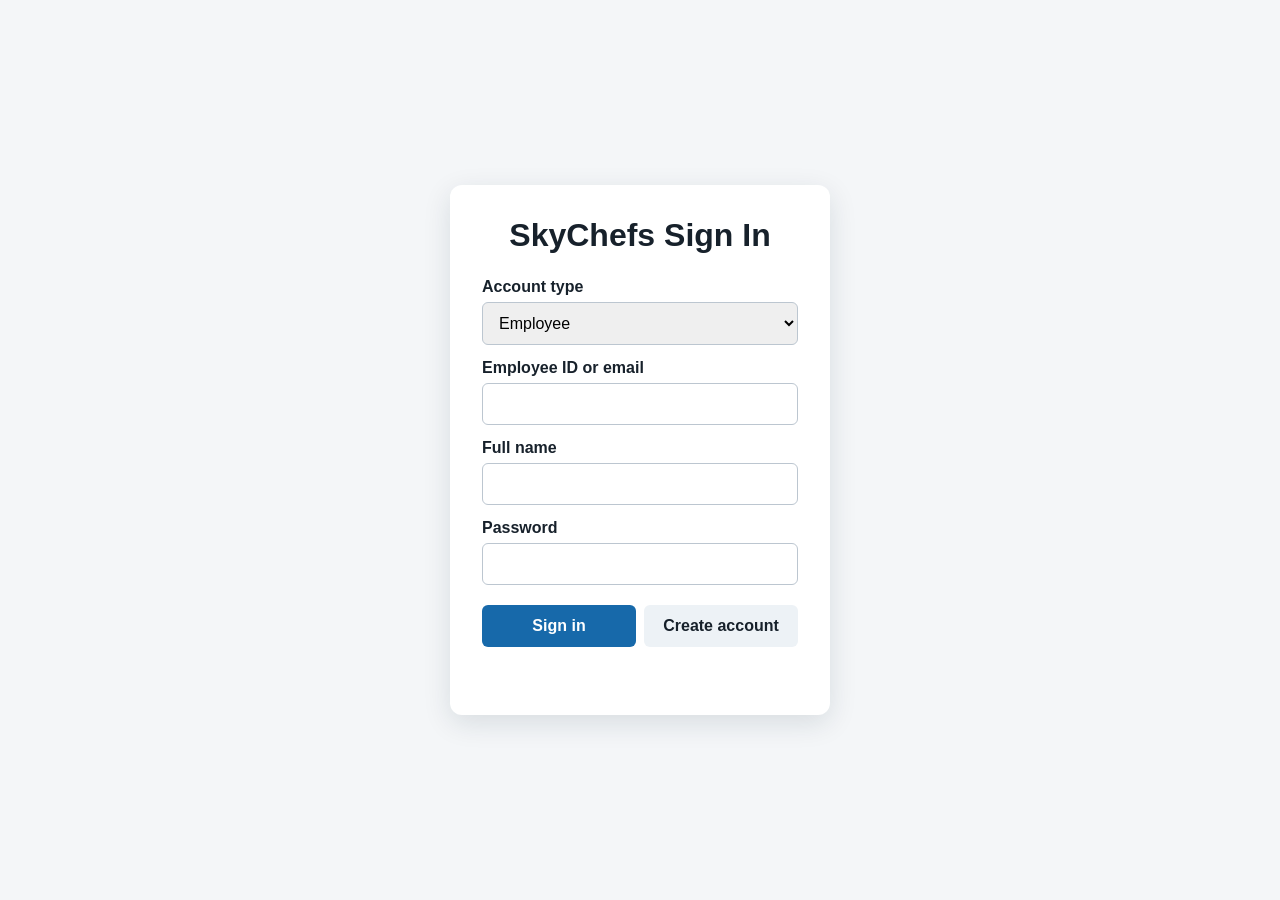
==== frontend/index.html @ ea4d1fe3 "changing the login page" ====
<!doctype html>
<html lang="en">
<head>
  <meta charset="utf-8">
  <meta name="viewport" content="width=device-width, initial-scale=1">
  <title>LSG SkyChefs - Sign in</title>
  <style>
    :root {
      color-scheme: light;
      font-family: Arial, sans-serif;
      background: #f4f6f8;
      color: #17212b;
    }
    body {
      min-height: 100vh;
      margin: 0;
      display: grid;
      place-items: center;
    }
    main {
      width: min(380px, calc(100% - 32px));
      box-sizing: border-box;
      padding: 32px;
      border-radius: 12px;
      background: white;
      box-shadow: 0 8px 28px rgba(20, 40, 60, 0.12);
    }
    h1 {
      margin: 0 0 24px;
      text-align: center;
    }
    label {
      display: block;
      margin: 14px 0 6px;
      font-weight: 600;
    }
    input {
      width: 100%;
      box-sizing: border-box;
      padding: 11px 12px;
      border: 1px solid #bcc6d0;
      border-radius: 6px;
      font-size: 16px;
    }
    button {
      width: 100%;
      margin-top: 20px;
      padding: 12px;
      border: 0;
      border-radius: 6px;
      background: #1769aa;
      color: white;
      font-size: 16px;
      font-weight: 700;
      cursor: pointer;
    }
    button:disabled {
      opacity: 0.65;
      cursor: wait;
    }
    #message {
      min-height: 20px;
      margin: 16px 0 0;
      text-align: center;
    }
    .actions {
      display: flex;
      gap: 8px;
    }
    .secondary {
      background: #edf2f6;
      color: #17212b;
    }
    .error {
      color: #b42318;
    }
  </style>
</head>
<body>
  <main>
    <h1>SkyChefs Sign In</h1>
    <form id="login-form">
      <label for="role">Account type</label>
      <select id="role" name="role" style="width:100%;box-sizing:border-box;padding:11px 12px;border:1px solid #bcc6d0;border-radius:6px;font-size:16px">
        <option value="user">Employee</option>
        <option value="admin">Admin</option>
      </select>

      <label for="identity">Employee ID or email</label>
      <input id="identity" name="identity" autocomplete="username" required>

      <label for="name">Full name</label>
      <input id="name" name="name" autocomplete="name">

      <label for="password">Password</label>
      <input id="password" name="password" type="password" autocomplete="current-password" required>

      <div class="actions">
        <button id="submit" type="submit">Sign in</button>
        <button id="register" class="secondary" type="button">Create account</button>
      </div>
      <p id="message" role="status"></p>
    </form>
  </main>

  <script>
    const form = document.querySelector("#login-form");
    const submit = document.querySelector("#submit");
    const register = document.querySelector("#register");
    const message = document.querySelector("#message");
    const identity = document.querySelector("#identity");
    const name = document.querySelector("#name");
    const password = document.querySelector("#password");
    const role = document.querySelector("#role");

    async function readJson(response) {
      const data = await response.json();
      if (!response.ok) {
        throw new Error(Array.isArray(data.detail) ? data.detail[0].msg : (data.detail || "Request failed"));
      }
      return data;
    }

    form.addEventListener("submit", async (event) => {
      event.preventDefault();
      submit.disabled = true;
      message.className = "";
      message.textContent = "";

      try {
        const response = await fetch(`http://127.0.0.1:8000/api/v1/auth/${role.value}/login`, {
          method: "POST",
          credentials: "include",
          headers: { "Content-Type": "application/json" },
          body: JSON.stringify({
            identity: identity.value,
            password: password.value
          })
        });

        const data = await readJson(response);
        message.textContent = `Signed in as ${data.user.role}: ${data.user.name}`;
      } catch (error) {
        message.className = "error";
        message.textContent = error.message;
      } finally {
        submit.disabled = false;
      }
    });

    register.addEventListener("click", async () => {
      if (role.value !== "user") {
        message.className = "error";
        message.textContent = "Use the Employee option to create an account.";
        return;
      }

      register.disabled = true;
      submit.disabled = true;
      message.className = "";
      message.textContent = "";

      if (!name.value.trim()) {
        register.disabled = false;
        submit.disabled = false;
        message.className = "error";
        message.textContent = "Enter a full name.";
        return;
      }

      try {
        const response = await fetch("http://127.0.0.1:8000/api/v1/auth/register", {
          method: "POST",
          headers: { "Content-Type": "application/json" },
          body: JSON.stringify({
            identity: identity.value,
            name: name.value,
            password: password.value
          })
        });
        const data = await readJson(response);
        message.textContent = `Account created for ${data.identity}.`;
      } catch (error) {
        message.className = "error";
        message.textContent = error.message;
      } finally {
        register.disabled = false;
        submit.disabled = false;
      }
    });
  </script>
</body>
</html>
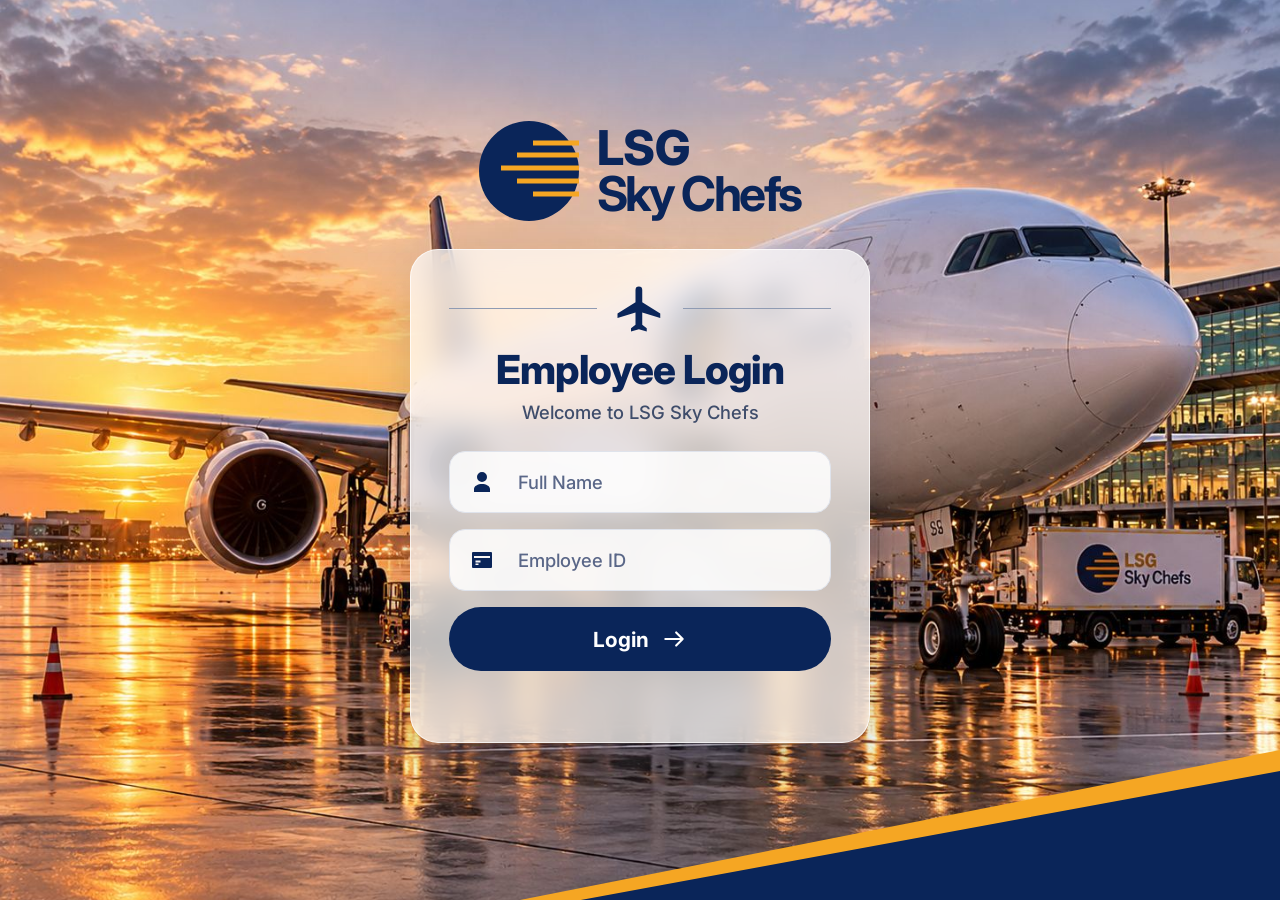
==== commit c501d265: "adding the login page fornt" ====
--- a/frontend/index.html
+++ b/frontend/index.html
@@ -1,193 +1,209 @@
-<!doctype html>
+<!DOCTYPE html>
 <html lang="en">
 <head>
-  <meta charset="utf-8">
-  <meta name="viewport" content="width=device-width, initial-scale=1">
-  <title>LSG SkyChefs - Sign in</title>
-  <style>
-    :root {
-      color-scheme: light;
-      font-family: Arial, sans-serif;
-      background: #f4f6f8;
-      color: #17212b;
-    }
-    body {
-      min-height: 100vh;
-      margin: 0;
-      display: grid;
-      place-items: center;
-    }
-    main {
-      width: min(380px, calc(100% - 32px));
-      box-sizing: border-box;
-      padding: 32px;
-      border-radius: 12px;
-      background: white;
-      box-shadow: 0 8px 28px rgba(20, 40, 60, 0.12);
-    }
-    h1 {
-      margin: 0 0 24px;
-      text-align: center;
-    }
-    label {
-      display: block;
-      margin: 14px 0 6px;
-      font-weight: 600;
-    }
-    input {
-      width: 100%;
-      box-sizing: border-box;
-      padding: 11px 12px;
-      border: 1px solid #bcc6d0;
-      border-radius: 6px;
-      font-size: 16px;
-    }
-    button {
-      width: 100%;
-      margin-top: 20px;
-      padding: 12px;
-      border: 0;
-      border-radius: 6px;
-      background: #1769aa;
-      color: white;
-      font-size: 16px;
-      font-weight: 700;
-      cursor: pointer;
-    }
-    button:disabled {
-      opacity: 0.65;
-      cursor: wait;
-    }
-    #message {
-      min-height: 20px;
-      margin: 16px 0 0;
-      text-align: center;
-    }
-    .actions {
-      display: flex;
-      gap: 8px;
-    }
-    .secondary {
-      background: #edf2f6;
-      color: #17212b;
-    }
-    .error {
-      color: #b42318;
-    }
-  </style>
+<meta charset="UTF-8">
+<meta name="viewport" content="width=device-width, initial-scale=1">
+<title>LSG Sky Chefs – Employee Login</title>
+<link rel="preconnect" href="https://fonts.googleapis.com">
+<link rel="preconnect" href="https://fonts.gstatic.com" crossorigin>
+<link href="https://fonts.googleapis.com/css2?family=Inter:wght@400;500;600;700;800&display=swap" rel="stylesheet">
+<style>
+  :root {
+    --navy: #0a2559;
+    --gold: #f5a623;
+    --text-soft: #3f4d6b;
+    --bg-image: url("[data-uri]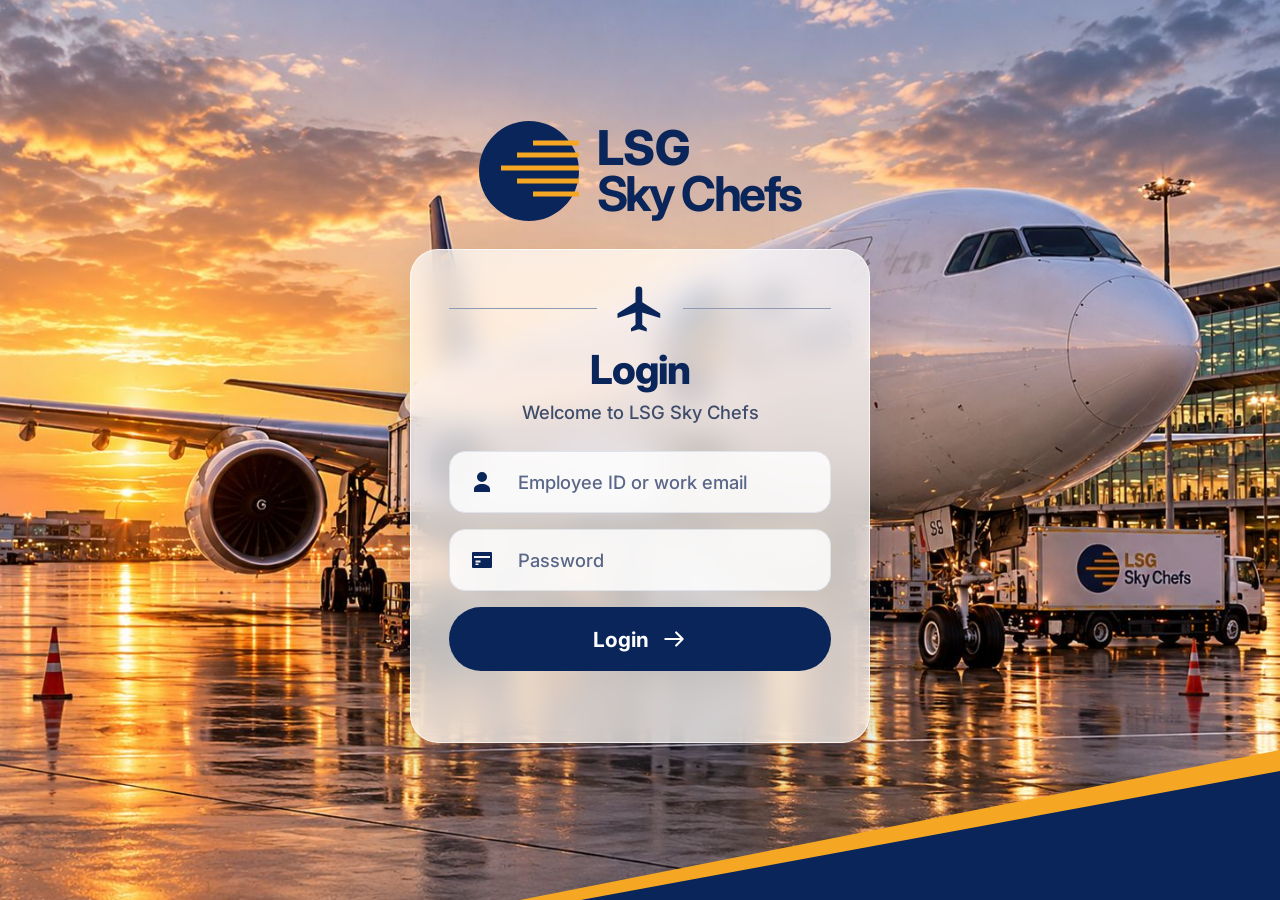
==== commit 59bdde8f: "aligning the frontend with the backend" ====
--- a/frontend/index.html
+++ b/frontend/index.html
@@ -3,7 +3,7 @@
 <head>
 <meta charset="UTF-8">
 <meta name="viewport" content="width=device-width, initial-scale=1">
-<title>LSG Sky Chefs – Employee Login</title>
+<title>Login</title>
 <link rel="preconnect" href="https://fonts.googleapis.com">
 <link rel="preconnect" href="https://fonts.gstatic.com" crossorigin>
 <link href="https://fonts.googleapis.com/css2?family=Inter:wght@400;500;600;700;800&display=swap" rel="stylesheet">
@@ -148,17 +148,17 @@
     <div class="plane-row">
       <svg viewBox="0 0 24 24" aria-hidden="true"><path d="M21 16v-2l-8-5V3.5a1.5 1.5 0 0 0-3 0V9l-8 5v2l8-2.5V19l-2 1.5V22l3.5-1 3.5 1v-1.5L13 19v-5.5l8 2.5z"/></svg>
     </div>
-    <h1>Employee Login</h1>
+    <h1>Login</h1>
     <p class="sub">Welcome to LSG Sky Chefs</p>
 
     <form id="loginForm" novalidate>
       <div class="field">
         <svg viewBox="0 0 24 24" aria-hidden="true"><path d="M12 12a5 5 0 1 0 0-10 5 5 0 0 0 0 10zm0 2c-4 0-8 2-8 5v3h16v-3c0-3-4-5-8-5z"/></svg>
-        <input type="text" id="fullName" name="fullName" placeholder="Full Name" autocomplete="name" required>
+        <input type="text" id="employeeId" name="identity" placeholder="Employee ID or work email" autocomplete="username" maxlength="254" required>
       </div>
       <div class="field">
         <svg viewBox="0 0 24 24" aria-hidden="true"><path d="M3 4h18a1 1 0 0 1 1 1v14a1 1 0 0 1-1 1H3a1 1 0 0 1-1-1V5a1 1 0 0 1 1-1zm1 4v2h16V8H4zm1.5 4.5v2h5v-2h-5zm0 3v1.5h3V15.5h-3z"/></svg>
-        <input type="text" id="employeeId" name="employeeId" placeholder="Employee ID" inputmode="numeric" autocomplete="off" required>
+        <input type="password" id="password" name="password" placeholder="Password" autocomplete="current-password" maxlength="1024" required>
       </div>
       <button class="btn" type="submit">
         Login
@@ -180,30 +180,99 @@
   var form = document.getElementById("loginForm");
   var welcome = document.getElementById("welcome");
   var error = document.getElementById("error");
-
-  form.addEventListener("submit", function (e) {
-    e.preventDefault();
-    var name = document.getElementById("fullName").value.trim();
-    var id = document.getElementById("employeeId").value.trim();
-
-    if (!name || !id) {
-      error.textContent = "Enter your full name and employee ID.";
-      return;
-    }
-    error.textContent = "";
-
-    // لما تربطي الـ backend، اعملي هنا fetch وبعد ما يرجع نجاح نفذي الكود اللي تحت
-    document.getElementById("welcomeName").textContent = name;
-    document.getElementById("welcomeId").textContent = id;
+  var apiBase = window.location.port === "5173"
+    ? "http://localhost:8000"
+    : window.location.origin;
+  var csrfToken = "";
+
+  function showWelcome(user) {
+    document.getElementById("welcomeName").textContent = user.name;
+    document.getElementById("welcomeId").textContent = user.identity;
     form.hidden = true;
     welcome.hidden = false;
+  }
+
+  function redirectForRole(user) {
+    window.location.assign(user.role === "admin" ? "/admin/dashboard" : "/dashboard");
+  }
+
+  async function restoreSession() {
+    try {
+      var response = await fetch(apiBase + "/api/v1/me", {
+        credentials: "include"
+      });
+      if (!response.ok) return;
+      showWelcome(await response.json());
+
+      var csrfResponse = await fetch(apiBase + "/api/v1/auth/csrf", {
+        credentials: "include"
+      });
+      if (csrfResponse.ok) {
+        csrfToken = (await csrfResponse.json()).csrf_token;
+      }
+    } catch (_) {
+      // The login page remains usable if the API is unavailable.
+    }
+  }
+
+  form.addEventListener("submit", async function (e) {
+    e.preventDefault();
+    var identity = document.getElementById("employeeId").value.trim();
+    var password = document.getElementById("password").value;
+    var button = form.querySelector("button");
+
+    if (!identity || !password) {
+      error.textContent = "Enter your employee ID or work email and password.";
+      return;
+    }
+    error.textContent = "";
+    button.disabled = true;
+
+    try {
+      var response = await fetch(apiBase + "/api/v1/auth/login", {
+        method: "POST",
+        credentials: "include",
+        headers: { "Content-Type": "application/json" },
+        body: JSON.stringify({ identity: identity, password: password })
+      });
+
+      if (!response.ok) {
+        if (response.status === 429) {
+          error.textContent = "Too many sign-in attempts. Try again later.";
+        } else {
+          error.textContent = "Unable to sign in. Check your credentials.";
+        }
+        return;
+      }
+
+      var result = await response.json();
+      csrfToken = result.csrf_token;
+      redirectForRole(result.user);
+    } catch (_) {
+      error.textContent = "Unable to reach the server. Try again.";
+    } finally {
+      button.disabled = false;
+    }
   });
 
-  document.getElementById("logoutBtn").addEventListener("click", function () {
+  document.getElementById("logoutBtn").addEventListener("click", async function () {
+    try {
+      await fetch(apiBase + "/api/v1/auth/logout", {
+        method: "POST",
+        credentials: "include",
+        headers: { "X-CSRF-Token": csrfToken }
+      });
+    } catch (_) {
+      // Clear the local view even if the logout request cannot reach the server.
+    }
+
+    csrfToken = "";
     form.reset();
     welcome.hidden = true;
     form.hidden = false;
   });
+
+  restoreSession();
 </script>
 </body>
 </html>
